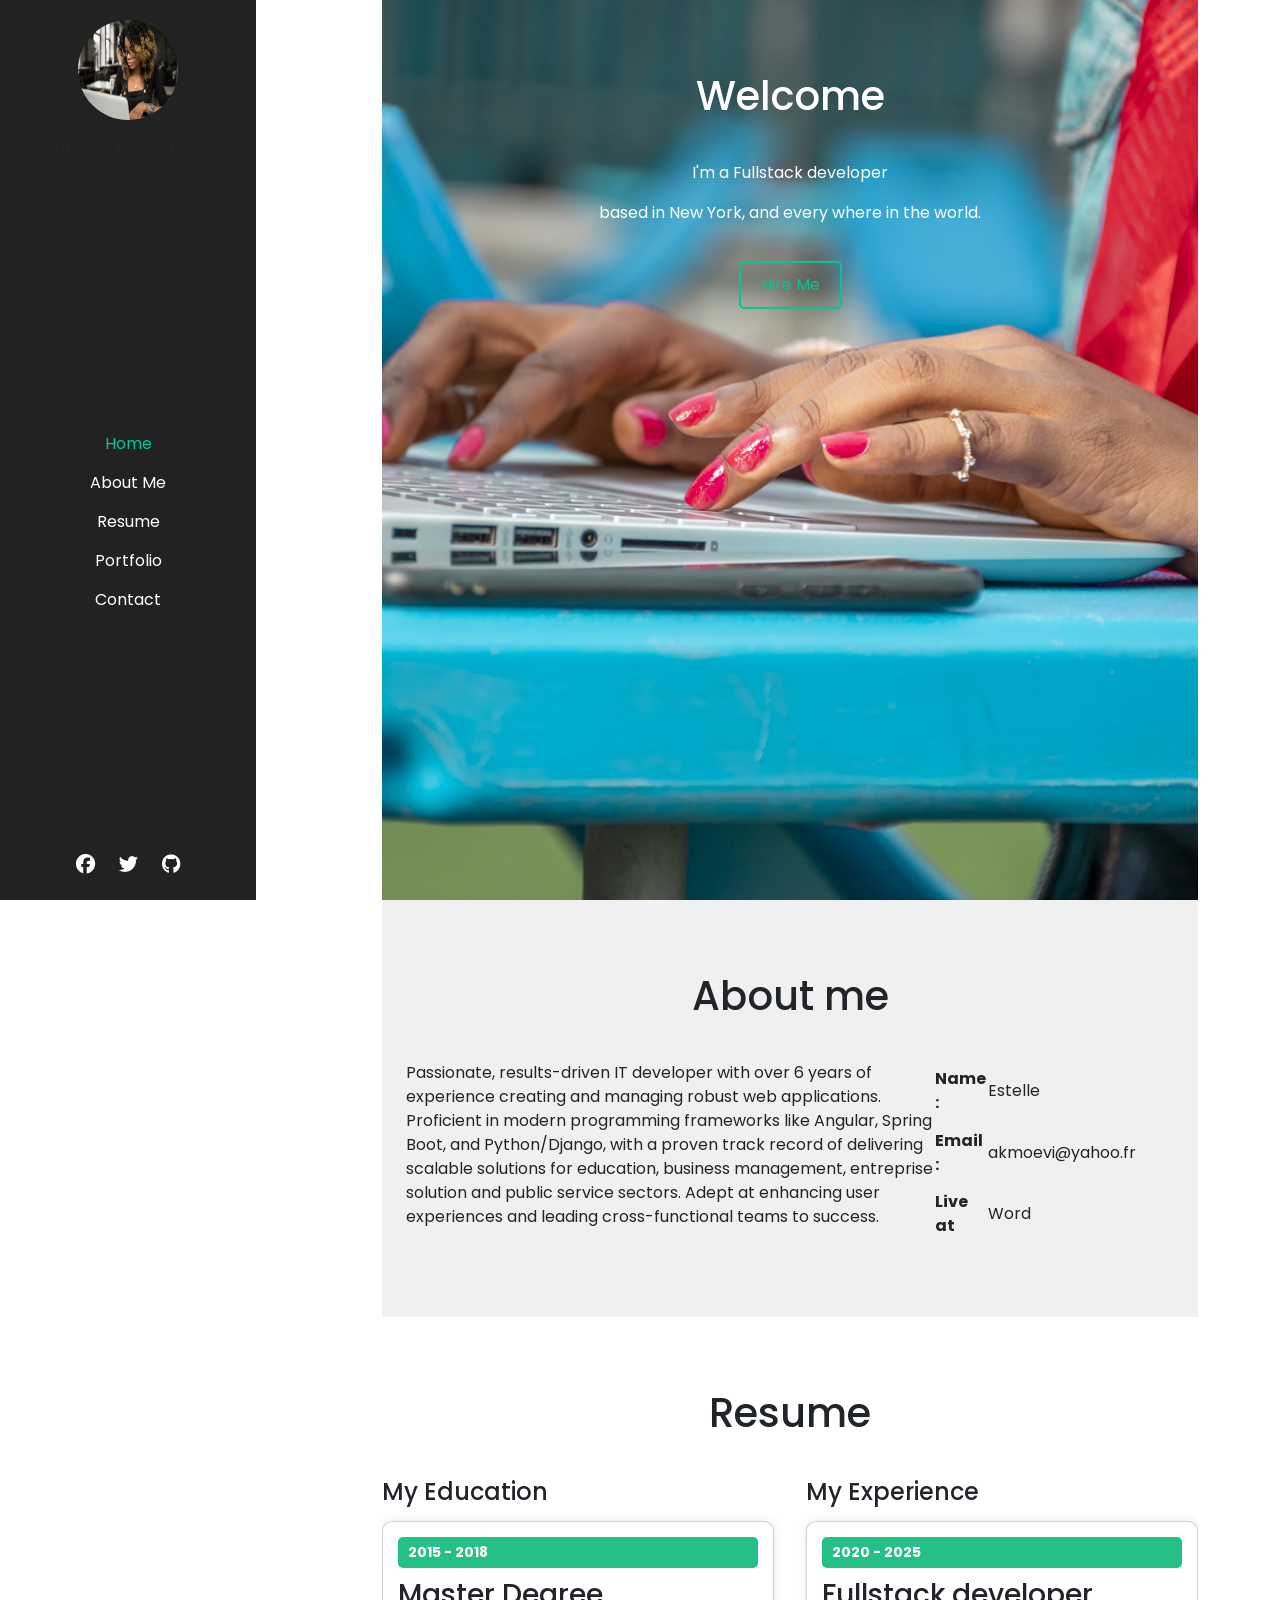
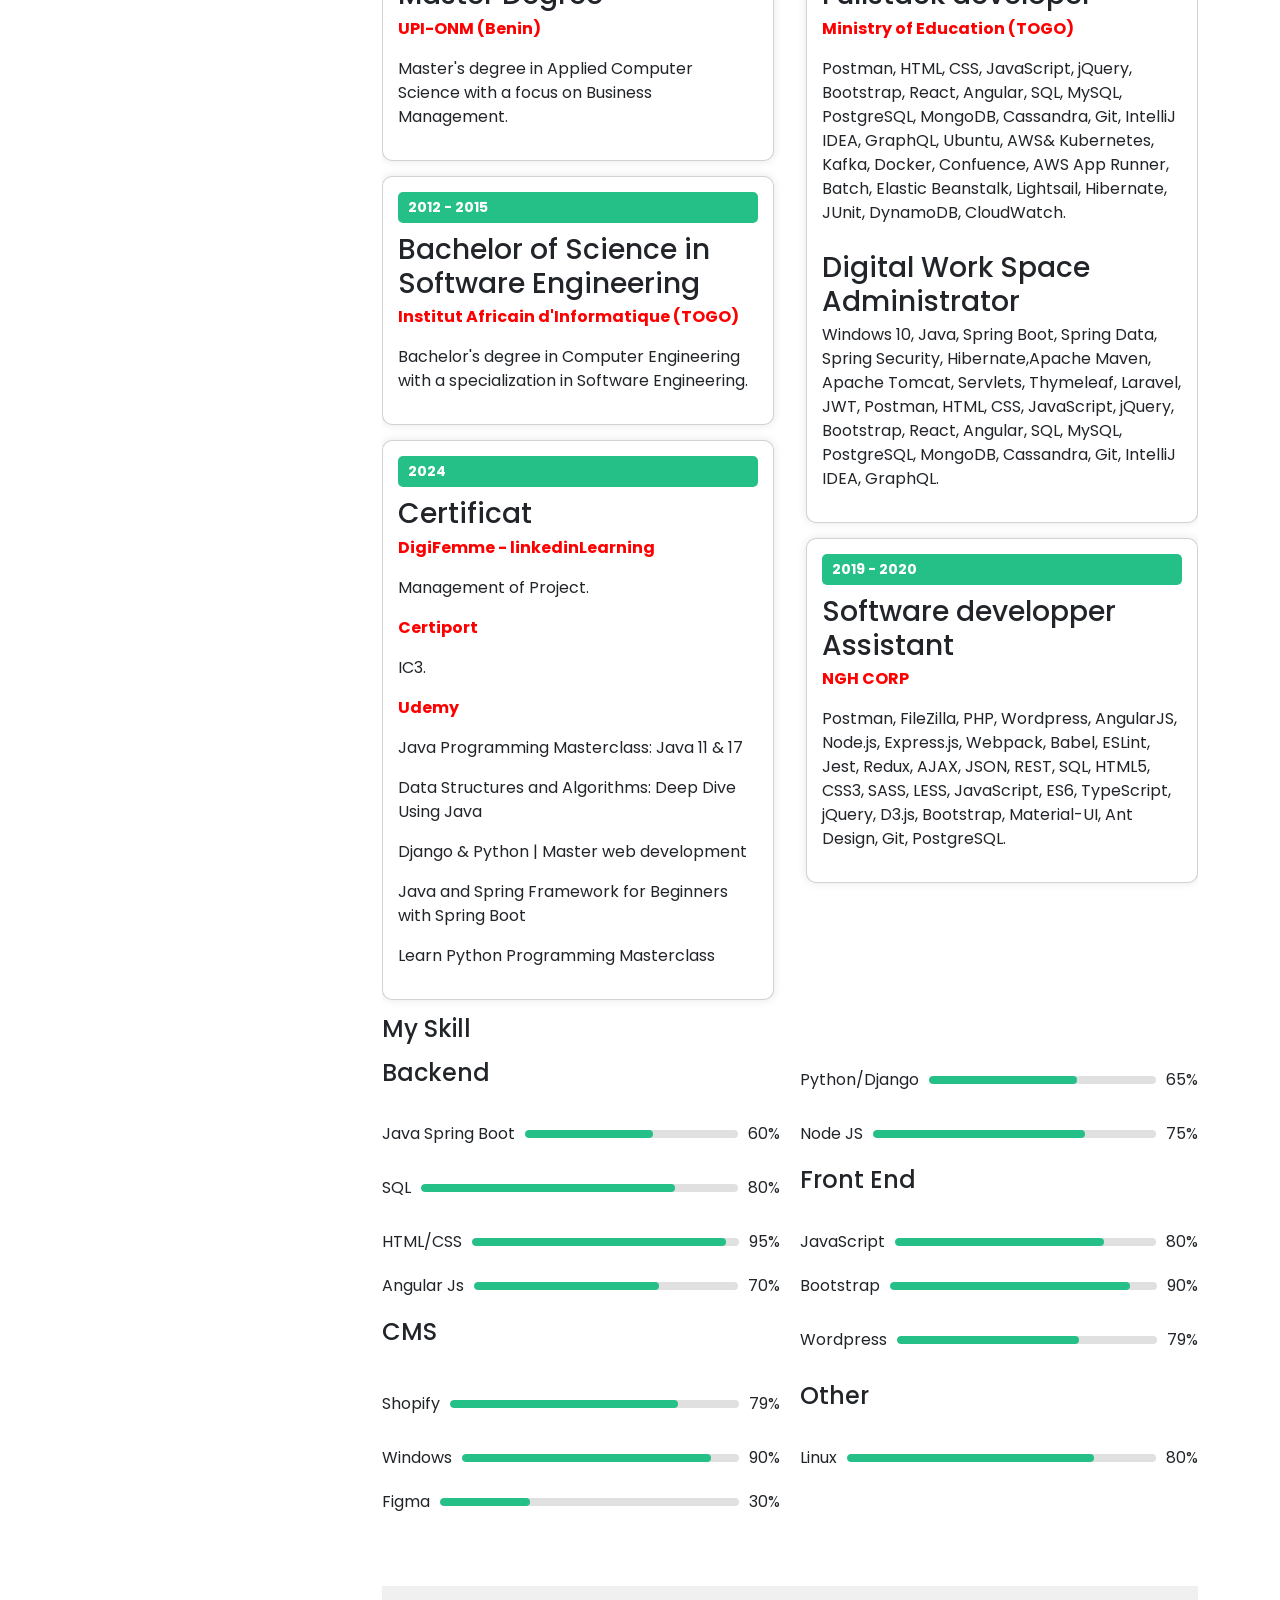
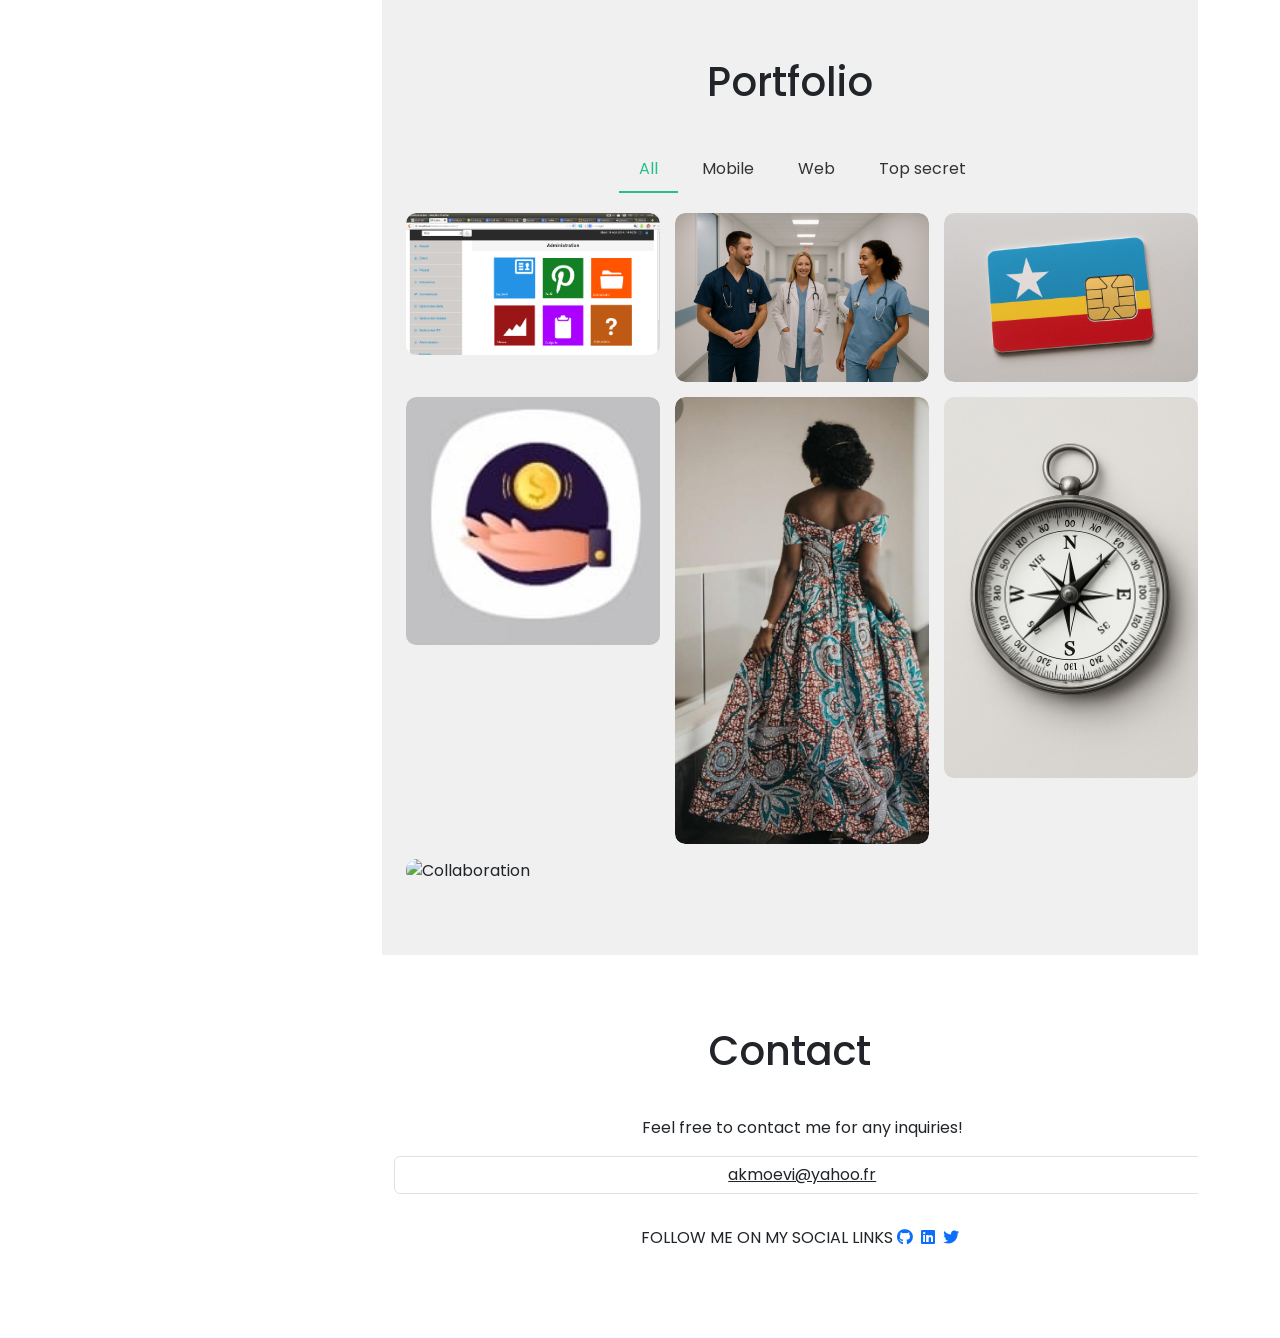
==== index.html @ a6e94ac7 "feat:Initialization" ====
<!DOCTYPE html>
<html lang="en">
  <head>
    <meta charset="utf-8" />
    <link rel="icon" href="./assets/img/icon_onglet_glo.png" />
    <meta name="viewport" content="width=device-width,initial-scale=1" />
    <meta name="theme-color" content="#000000" />
    <meta name="description" content="Portfolio de Estelle AKUE" />
    <link rel="apple-touch-icon" href="/assets/img/icon_onglet_glo.png" />
    <title>Estelle - Personal Portfolio</title>
    <link
      href="https://cdn.jsdelivr.net/npm/bootstrap@5.3.3/dist/css/bootstrap.min.css"
      rel="stylesheet"
      integrity="sha384-QWTKZyjpPEjISv5WaRU9OFeRpok6YctnYmDr5pNlyT2bRjXh0JMhjY6hW+ALEwIH"
      crossorigin="anonymous"
    />
    <link
      rel="stylesheet"
      href="./assets/css/style.css"
    />
    <link
      rel="stylesheet"
      href="https://cdnjs.cloudflare.com/ajax/libs/font-awesome/6.2.0/css/all.min.css"
      integrity="sha512-xh6O/CkQoPOWDdYTDqeRdPCVd1SpvCA9XXcUnZS2FmJNp1coAFzvtCN9BmamE+4aHK8yyUHUSCcJHgXloTyT2A=="
      crossorigin="anonymous"
      referrerpolicy="no-referrer"
    />
    <link
      href="https://fonts.googleapis.com/css2?family=Poppins:ital,wght@0,100;0,200;0,300;0,400;0,500;0,600;0,700;0,800;0,900;1,100;1,200;1,300;1,400;1,500;1,600;1,700;1,800;1,900&display=swap"
      rel="stylesheet"
    />
    
  </head>
  <body>
    <div class="container">
        <!-- Sidebar -->
        <aside class="sidebar">
            <div class="profile">
                <img src="./assets/img/suppose2.jpg" alt="Profile Picture" class="profile-pic">
                <h2>Simone Olivia</h2>
            </div>
            <nav class="menu">
                <ul>
                    <li><a href="#home" class="active">Home</a></li>
                    <li><a href="#about">About Me</a></li>
                    <li><a href="#resume">Resume</a></li>
                    <li><a href="#portfolio">Portfolio</a></li>
                    <li><a href="#contact">Contact</a></li>
                </ul>
            </nav>
            <div class="socials">
                <a href="#"><i class="fab fa-facebook"></i></a>
                <a href="#"><i class="fab fa-twitter"></i></a>
                <a href="https://gitlab.com/Glori_a"><i class="fab fa-github"></i></a>
            </div>
        </aside>

        <!-- Main Content -->
        <main class="content" role="main">
            <section id="home">
              <div class="me-background"></div>
                <h1>Welcome</h1>
                <p>I'm a Fullstack developer</p>
                <p>based in New York, and every where in the world.</p>
                <a href="#contact" class="btn">Hire Me</a>
            </section>
            <section id="about">
                <h1>About me</h1>
                <div class="moi-glo" style="dl">
                  <p class="persona col-lg-8">
                    Passionate, results-driven IT developer with over 6 years of experience creating and managing
                    robust web applications. Proficient in modern programming frameworks like Angular, Spring
                    Boot, and Python/Django, with a proven track record of delivering scalable solutions for
                    education, business management, entreprise solution and public service sectors. Adept at enhancing user experiences and
                    leading cross-functional teams to success.</p>
                  <p class="">
                    <table class="table-responsive table-striped info-contact col-lg-3">
                      <tr>
                        <th>Name : </th>
                        <td>Estelle</td>
                      </tr>
                      <tr>
                        <th>Email :</th>
                        <td>akmoevi@yahoo.fr</td>
                      </tr>
                      <tr>
                        <th>Live at</th>  
                        <td>Word</td>
                      </tr>
                    </table>
                  </p>
                </div>
            </section>
            <section id="resume">
                <h1>Resume</h1>
                <div class="experience-section">
                  <div class="education">
                      <h2>My Education</h2>
                      <div class="card">
                          <span class="year">2015 - 2018</span>
                          <h3>Master Degree</h3>
                          <p class="institution">UPI-ONM (Benin)</p>
                          <p>Master's degree in Applied Computer Science with a focus on Business Management.</p>
                      </div>
                      <div class="card">
                          <span class="year">2012 - 2015</span>
                          <h3>Bachelor of Science in Software Engineering</h3>
                          <p class="institution">Institut Africain d'Informatique (TOGO)</p>
                          <p>Bachelor's degree in Computer Engineering with a specialization in Software Engineering.</p>
                      </div>
                      <div class="card">
                          <span class="year">2024</span>
                          <h3>Certificat</h3>
                          <p class="institution">DigiFemme - linkedinLearning</p>
                          <p>Management of Project.</p>
                          <p class="institution">Certiport</p>
                          <p>IC3.</p>
                          <p class="institution">Udemy</p>
                          <p>Java Programming Masterclass: Java 11 & 17</p>
                          <p>Data Structures and Algorithms: Deep Dive Using Java</p>
                          <p>Django & Python | Master web development</p>
                          <p>Java and Spring Framework for Beginners with Spring Boot</p>
                          <p>Learn Python Programming Masterclass</p>
                      </div>
                  </div>
                  
                  <div class="experience">
                      <h2>My Experience</h2>
                      <div class="card">
                          <span class="year">2020 - 2025</span>
                          <h3>Fullstack developer</h3>
                          <p class="institution">Ministry of Education (TOGO)</p>
                          <p>Postman, HTML, CSS, JavaScript, jQuery, Bootstrap, React, Angular, SQL, MySQL, PostgreSQL,
                            MongoDB, Cassandra, Git, IntelliJ IDEA, GraphQL, Ubuntu, AWS& Kubernetes, Kafka, Docker, Confuence, AWS App Runner,
                            Batch, Elastic Beanstalk, Lightsail, Hibernate, JUnit, DynamoDB, CloudWatch.</p>
                          <h3>Digital Work Space Administrator</h3>
                          <p>Windows 10, Java, Spring Boot, Spring Data, Spring Security, Hibernate,Apache Maven, Apache Tomcat, Servlets, Thymeleaf, Laravel, JWT, Postman, HTML, CSS, JavaScript, jQuery, Bootstrap,
                            React, Angular, SQL, MySQL, PostgreSQL, MongoDB, Cassandra, Git, IntelliJ IDEA, GraphQL.</p>
                      </div>
                      <div class="card">
                          <span class="year">2019 - 2020</span>
                          <h3>Software developper Assistant</h3>
                          <p class="institution">NGH CORP</p>
                          <p>Postman, FileZilla, PHP, Wordpress, AngularJS, Node.js, Express.js, Webpack, Babel,
                          ESLint, Jest, Redux, AJAX, JSON, REST, SQL, HTML5, CSS3, SASS, LESS, JavaScript, ES6, TypeScript, jQuery, D3.js,
                          Bootstrap, Material-UI, Ant Design, Git, PostgreSQL.</p>
                      </div>
                  </div>
              </div>
              <div class="skills-section">
                <h2>My Skill</h2>
                <div class="skills-container">
                  <h2>Backend</h2>
                    <div class="skill">
                        <span>Python/Django</span>
                        <div class="progress-bar">
                            <div class="progress" style="width: 65%;"></div>
                        </div>
                        <span>65%</span>
                    </div>
                    <div class="skill">
                        <span>Java Spring Boot</span>
                        <div class="progress-bar">
                            <div class="progress" style="width: 60%;"></div>
                        </div>
                        <span>60%</span>
                    </div>
                    <div class="skill">
                        <span>Node JS</span>
                        <div class="progress-bar">
                            <div class="progress" style="width: 75%;"></div>
                        </div>
                        <span>75%</span>
                    </div>
                    <div class="skill">
                        <span>SQL</span>
                        <div class="progress-bar">
                            <div class="progress" style="width: 80%;"></div>
                        </div>
                        <span>80%</span>
                    </div>
                  <h2>Front End</h2>
                    <div class="skill">
                        <span>HTML/CSS</span>
                        <div class="progress-bar">
                            <div class="progress" style="width: 95%;"></div>
                        </div>
                        <span>95%</span>
                    </div>
                    <div class="skill">
                        <span>JavaScript</span>
                        <div class="progress-bar">
                            <div class="progress" style="width: 80%;"></div>
                        </div>
                        <span>80%</span>
                    </div>
                    <div class="skill">
                        <span>Angular Js</span>
                        <div class="progress-bar">
                            <div class="progress" style="width: 70%;"></div>
                        </div>
                        <span>70%</span>
                    </div>
                    <div class="skill">
                        <span>Bootstrap</span>
                        <div class="progress-bar">
                            <div class="progress" style="width: 90%;"></div>
                        </div>
                        <span>90%</span>
                    </div>
                  <h2>CMS</h2>
                    <div class="skill">
                        <span>Wordpress</span>
                        <div class="progress-bar">
                            <div class="progress" style="width: 70%;"></div>
                        </div>
                        <span>79%</span>
                    </div>
                    <div class="skill">
                        <span>Shopify</span>
                        <div class="progress-bar">
                            <div class="progress" style="width: 79%;"></div>
                        </div>
                        <span>79%</span>
                    </div>
                  <h2>Other</h2>
                    <div class="skill">
                        <span>Windows</span>
                        <div class="progress-bar">
                            <div class="progress" style="width: 90%;"></div>
                        </div>
                        <span>90%</span>
                    </div>
                    <div class="skill">
                        <span>Linux</span>
                        <div class="progress-bar">
                            <div class="progress" style="width: 80%;"></div>
                        </div>
                        <span>80%</span>
                    </div>
                    <div class="skill">
                        <span>Figma</span>
                        <div class="progress-bar">
                            <div class="progress" style="width: 30%;"></div>
                        </div>
                        <span>30%</span>
                    </div>
                </div>
            </div>
            
              
            </section>
            <section id="portfolio">
                <h1>Portfolio</h1>
                <div class="space-left">
                  <div class="filter-buttons">
                    <button class="filter-btn active" data-filter="all">All</button>
                    <button class="filter-btn" data-filter="design">Mobile</button>
                    <button class="filter-btn" data-filter="brand">Web</button>
                    <button class="filter-btn" data-filter="photos">Top secret</button>
                  </div>
                  <div class="gallery">
                    <div class="gallery-item brand">
                      <img src="./assets/img/apps/gestion des rapports sur terrain.png" 
                        alt="Business management software" 
                        class="popup-ajax stretched-link"  
                        data-bs-toggle="modal" 
                        data-bs-target="#ajaxModal" 
                        data-url="./assets/pages/portfolio/grit.html">
                    </div>
                    <div class="gallery-item brand">
                      <img src="./assets/img/apps/efahosto.png" 
                        class="popup-ajax stretched-link"
                        data-bs-toggle="modal"
                        data-bs-target="#ajaxModal"
                        data-url="./assets/pages/portfolio/efahosto.html"
                        data-title="Mon projet"
                        alt="EfaHosto"></div>
                    <div class="gallery-item design">
                      <img src="./assets/img/apps/melinet.png" 
                        class="popup-ajax stretched-link"
                        data-bs-toggle="modal"
                        data-bs-target="#ajaxModal"
                        data-url="./assets/pages/portfolio/melinet.html"
                        data-title="Mon projet" 
                        alt="Melinet"></div>
                    <div class="gallery-item design">
                      <img src="./assets/img/apps/my_budget_managment.jpeg"
                        class="popup-ajax stretched-link"
                        data-bs-toggle="modal"
                        data-bs-target="#ajaxModal"
                        data-url="./assets/pages/portfolio/mbm.html"
                        data-title="Mon projet"
                        alt="my_budget_managment"></div>
                    <div class="gallery-item brand">
                      <img src="./assets/img/apps/DineCreation.jpeg"
                        class="popup-ajax stretched-link"
                        data-bs-toggle="modal"
                        data-bs-target="#ajaxModal"
                        data-url="./assets/pages/portfolio/dinecreation.html"
                        data-title="Mon projet" alt="DineCreation"></div>
                    <div class="gallery-item brand">
                      <img src="./assets/img/apps/monmetier.png" 
                        class="popup-ajax stretched-link"
                        data-bs-toggle="modal"
                        data-bs-target="#ajaxModal"
                        data-url="./assets/pages/portfolio/monmetier.html"
                        data-title="Mon projet" 
                        alt="monmetier">
                    </div>
                    <div class="gallery-item photos"><img src="#" alt="Collaboration"></div>
                  </div>
                </div>
            </section>
            <section id="contact">
                <h1>Contact</h1>
                <div class="space-left">
                  <form method="POST" action=".">
                    <div class="row sendBtn" >
                      <p>Feel free to contact me for any inquiries!</p>
                      <a href="mailto:akmoevi@yahoo.fr" class="form-control w-100">akmoevi@yahoo.fr</a>
                    </div>
                 </form>
                 <p style="margin-left: auto;margin-right: auto;text-align: center;">
                  FOLLOW ME ON MY SOCIAL LINKS
                  <a href="https://gitlab.com/Glori_a"><i class="fab fa-github"></i></a>&nbsp;
                  <a href="https://www.linkedin.com/in/estelle-akuemoevik-gloria"><i class="fab fa-linkedin"></i></a>&nbsp;
                  <a href="https://gitlab.com/Glori_a"><i class="fab fa-twitter"></i></a>&nbsp;
                 </p>
                <div class="space-left">
            </section>
        </main>
    </div>
    <!-- Modal global -->
    <div class="modal fade" id="ajaxModal" tabindex="-1" aria-labelledby="ajaxModalLabel" aria-hidden="true">
      <div class="modal-dialog modal-lg modal-dialog-centered">
        <div class="modal-content">
          <div class="modal-header">
            <h5 class="modal-title" id="ajaxModalLabel">Chargement…</h5>
            <button type="button" class="btn-close" data-bs-dismiss="modal" aria-label="Fermer"></button>
          </div>
          <div class="modal-body">
            <div id="ajaxModalBody" class="p-2">
              <div class="text-center text-muted">Veuillez patienter — le contenu arrive.</div>
            </div>
          </div>
          <div class="modal-footer">
            <button type="button" class="btn btn-secondary" data-bs-dismiss="modal">Fermer</button>
          </div>
        </div>
      </div>
    </div>
    <script>
      document.addEventListener('DOMContentLoaded', () => {
        const ajaxModal = document.getElementById('ajaxModal');
        const ajaxModalBody = document.getElementById('ajaxModalBody');
        const ajaxModalLabel = document.getElementById('ajaxModalLabel');

        ajaxModal.addEventListener('show.bs.modal', async (event) => {
          const trigger = event.relatedTarget;
          const url = trigger?.getAttribute('data-url');
          const title = trigger?.getAttribute('data-title') || 'Détails du projet';

          ajaxModalLabel.textContent = 'Chargement...';
          ajaxModalBody.innerHTML = '<div class="text-center py-4">Chargement du contenu...</div>';

          try {
            const res = await fetch(url);
            if (!res.ok) throw new Error('Erreur ' + res.status);
            const html = await res.text();
            ajaxModalBody.innerHTML = html;
            ajaxModalLabel.textContent = title;
          } catch (err) {
            ajaxModalBody.innerHTML = '<div class="text-danger p-3">Erreur lors du chargement.</div>';
            ajaxModalLabel.textContent = 'Erreur';
            console.error(err);
          }
        });

        ajaxModal.addEventListener('hidden.bs.modal', () => {
          ajaxModalBody.innerHTML = '<div class="text-center text-muted">Veuillez patienter — le contenu arrive.</div>';
          ajaxModalLabel.textContent = 'Chargement...';
        });
      });
      </script>
    <script
      src="./assets/js/script.js"
    ></script>
    <script
      src="./assets/js/parallax.js"
    ></script>
    <script
      src="https://cdn.jsdelivr.net/npm/bootstrap@5.3.3/dist/js/bootstrap.bundle.min.js"
      integrity="sha384-YvpcrYf0tY3lHB60NNkmXc5s9fDVZLESaAA55NDzOxhy9GkcIdslK1eN7N6jIeHz"
      crossorigin="anonymous"
    ></script>
  </body>
</html>
---- assets/css/style.css ----
/* Global Styles */
body {
    margin: 0;
    font-family: 'Poppins', sans-serif;
   /* color: #fff;
    background-color: #1a1a1a;*/
}

/* Container */
.container {
    display: flex;
    height: 100vh;
}

@media (min-width: 1400px) {
    .container, .container-lg, .container-md, .container-sm, .container-xl, .container-xxl {
      max-width: 100%;
    }
  }

/* Sidebar */
.sidebar {
    width: 20%;
    background-color: #222;
    padding: 20px;
    display: flex;
    flex-direction: column;
    align-items: center;
    justify-content: space-between;
    text-align: center;
    left: 0;
    position: fixed;
    height: 100%; /* Make it full height */
    overflow: hidden;
    top: 0;
    z-index: 2;
}

#about, #portfolio {
    background-color: #f0f0f0;
}


.profile {
    margin-bottom: 20px;
}

.profile-pic {
    border-radius: 50%;
    width: 100px;
    height: 100px;
    margin-bottom: 10px;
}

h2 {
    font-size: 1.5rem;
    margin: 0;
}

.menu ul {
    list-style: none;
    padding: 0;
}

.menu ul li {
    margin: 15px 0;
}

.menu ul li a {
    text-decoration: none;
    color: #fff;
    font-size: 1rem;
    transition: 0.3s;
}

.menu ul li a:hover,
.menu ul li a.active {
    color: #00c896;
}

.socials a {
    color: #fff;
    margin: 0 10px;
    font-size: 1.2rem;
    text-decoration: none;
    transition: 0.3s;
}

.socials a:hover {
    color: #00c896;
}

/* Main Content */
.content {
    width: calc(100% - 2px);
    /*display: flex;*/
    justify-content: center;
    align-items: center;
    flex-direction: column;
    /*background: url('../img/suppose3-da.jpg') no-repeat center center/cover;*/
    margin-left: 300px; /* Match the sidebar width */
    /*padding: 15px;
    overflow-y: auto;
    height: 100%;
    box-sizing: border-box;*/
}


.content p {
    font-size: 1.2rem;
}

.btn {
    margin-top: 20px;
    padding: 10px 20px;
    background-color: transparent;
    border: 2px solid #00c896;
    color: #00c896;
    text-decoration: none;
    border-radius: 5px;
    font-size: 1rem;
    transition: 0.3s;
}

.btn:hover {
    background-color: #00c896;
    color: #fff;
}

#home {
    position: relative;
    height: 100vh; /* La section prend toute la hauteur de la fenêtre */
    color: white;
    text-align: center;
    overflow: hidden; /* Cache l'excédent de l'arrière-plan */
  }
  
  .me-background {
    position: absolute;
    top: 0;
    left: 0;
    width: 100%;
    height: 100%;
    background-image: url('../img/suppose1.jpg'); /* Remplacez par l'image de votre choix */
    background-attachment: fixed;
    background-size: cover;
    background-position: center;
    z-index: -1; /* L'arrière-plan doit être derrière le contenu */
  }
  
  #home h1, #home p {
    position: relative;
    z-index: 1; /* Le texte doit être au-dessus de l'arrière-plan */
  }

  h1{
    text-align: center;
    margin-bottom: 5%;
  }

  section{
  overflow: hidden;
  padding: 4.5rem 0;
  position: relative;
  }

  .moi-glo{
    display: flex;
    margin-left: 3%;
  }

  .space-left{
    margin-left: 3%;
  }

  .experience-section {
    display: flex;
    justify-content: space-between;
    gap: 10px;
    max-width: 1150px;
    margin: auto;
}

.education, .experience {
    width: 48%;
}

p{
    font-size: 1rem !important;
}

h2 {
    font-size: 24px;
    margin-bottom: 15px;
}

.card {
    background: white;
    padding: 15px;
    border-radius: 10px;
    box-shadow: 0 0 10px rgba(0, 0, 0, 0.1);
    margin-bottom: 15px;
}

.year {
    display: inline-block;
    background: #24c087;
    color: white;
    padding: 5px 10px;
    border-radius: 5px;
    font-size: 14px;
    font-weight: bold;
}

h3 {
    margin: 10px 0 5px;
}

.institution {
    color: red;
    font-weight: bold;
}

.skills-section {
    max-width: 1000px;
    margin: auto;
}

.skills-container {
    display: grid;
    grid-template-columns: 1fr 1fr;
    gap: 20px;
}

.skill {
    display: flex;
    align-items: center;
    justify-content: space-between;
    gap: 10px;
}

.progress-bar {
    flex: 1;
    height: 8px;
    background: #e0e0e0;
    border-radius: 5px;
    overflow: hidden;
}

.progress {
    height: 100%;
    background: #24c087;
}

.filter-buttons {
    margin: 20px 0;
    margin-left: auto;
    margin-right: auto;
    text-align: center;
}

.filter-btn {
    background: none;
    border: none;
    font-size: 16px;
    padding: 10px 20px;
    cursor: pointer;
    color: #333;
    transition: 0.3s;
}

.filter-btn.active {
    color: #24c087;
    border-bottom: 2px solid #24c087;
}

.gallery {
    display: grid;
    grid-template-columns: repeat(auto-fit, minmax(250px, 1fr));
    gap: 15px;
    max-width: 1000px;
    margin: auto;
}

.gallery-item {
    overflow: hidden;
    border-radius: 10px;
    display: none; /* Caché par défaut, sera affiché avec JS */
}

.gallery-item img {
    width: 100%;
    display: block;
    border-radius: 10px;
}

.gallery-item:hover{
    content: "ddd";
}

.sendBtn{
    margin-top: 1em;
    margin-bottom: 2em;
    /*background-color: #24c087; */
    text-align: center;
    text-decoration: none;
}
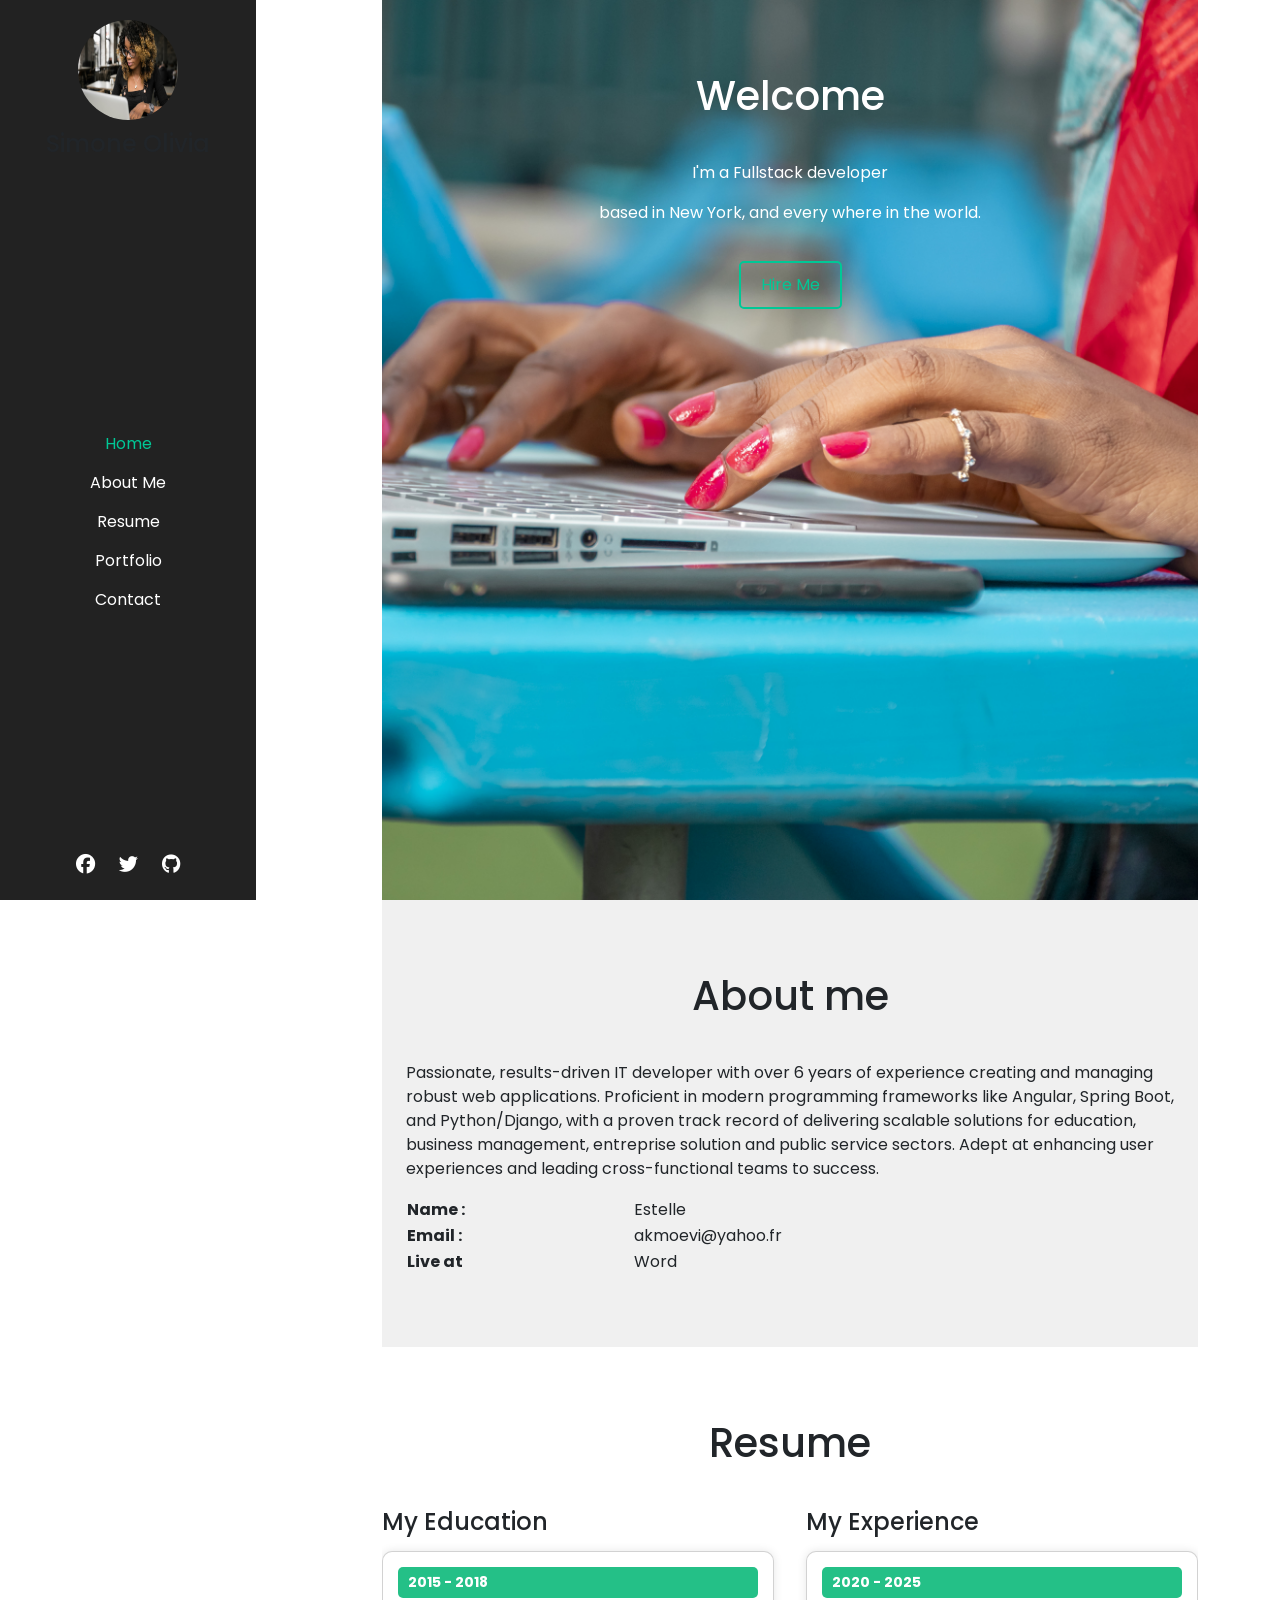
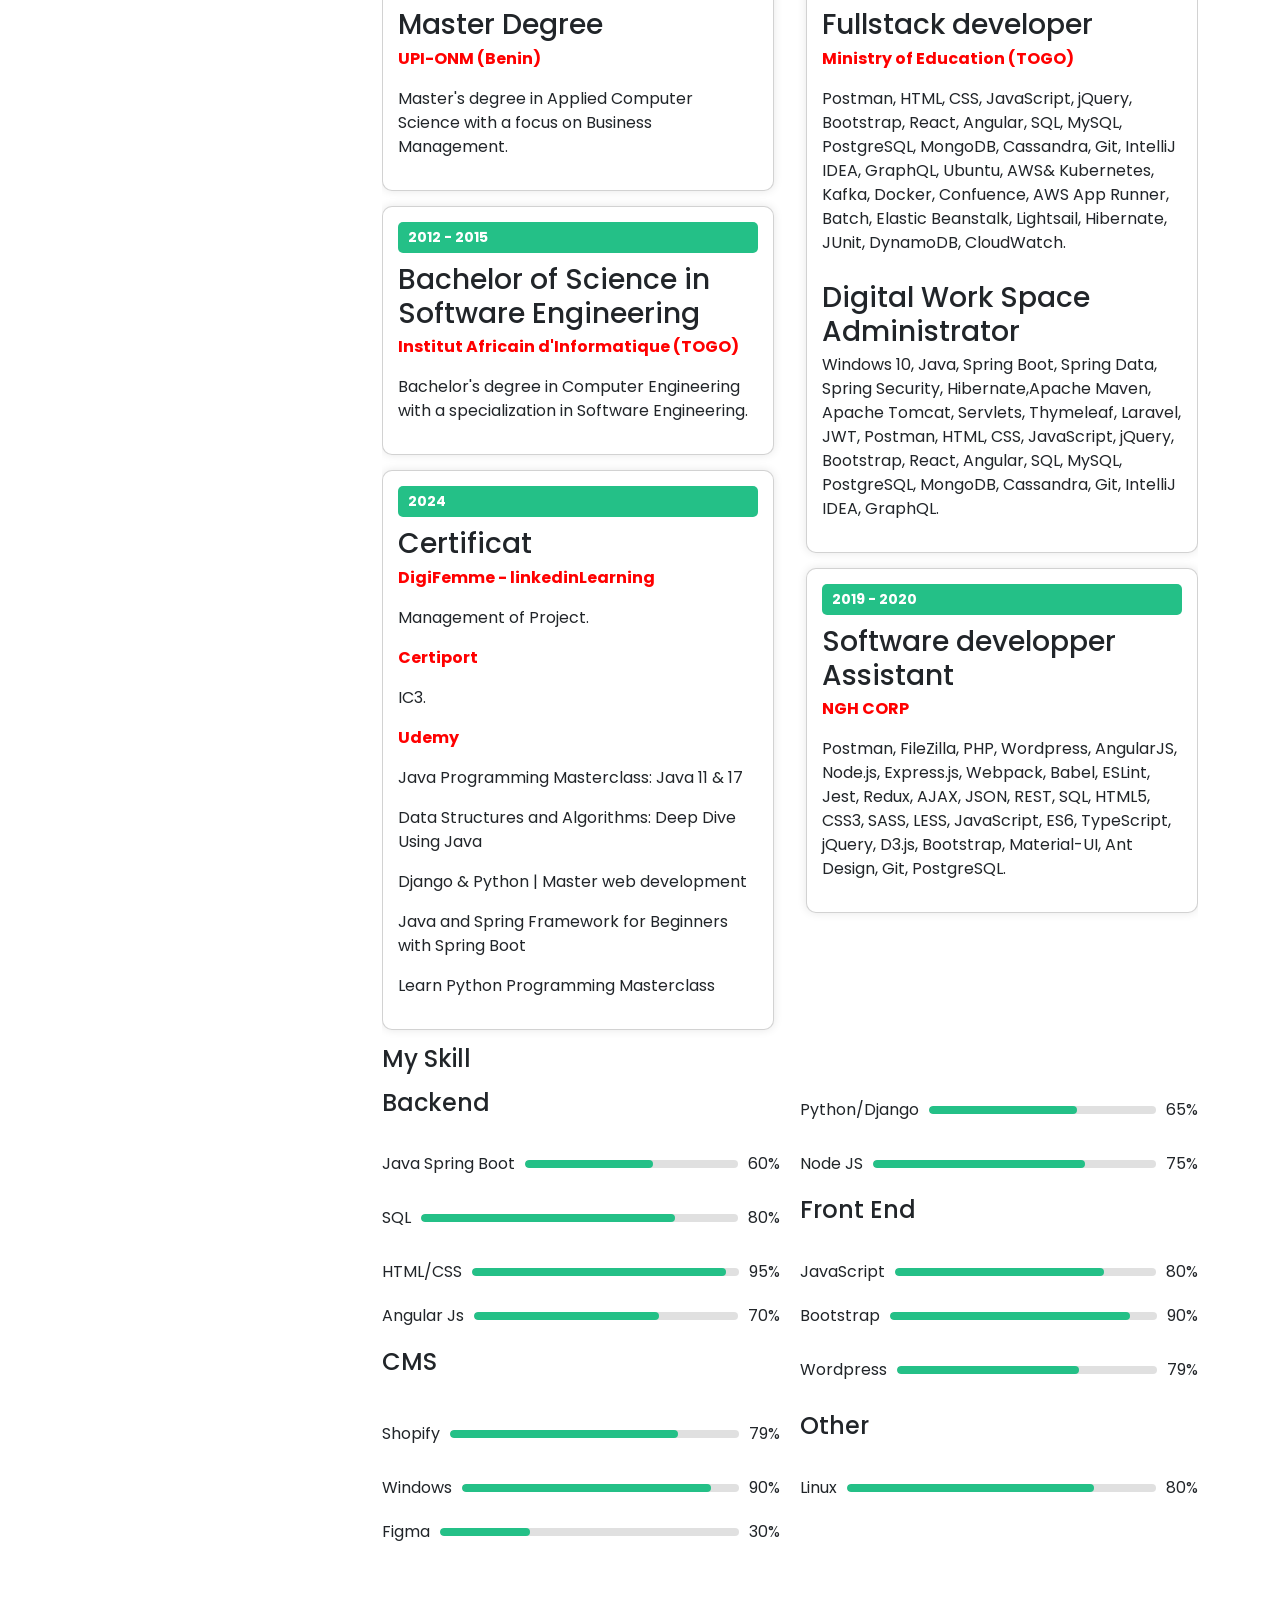
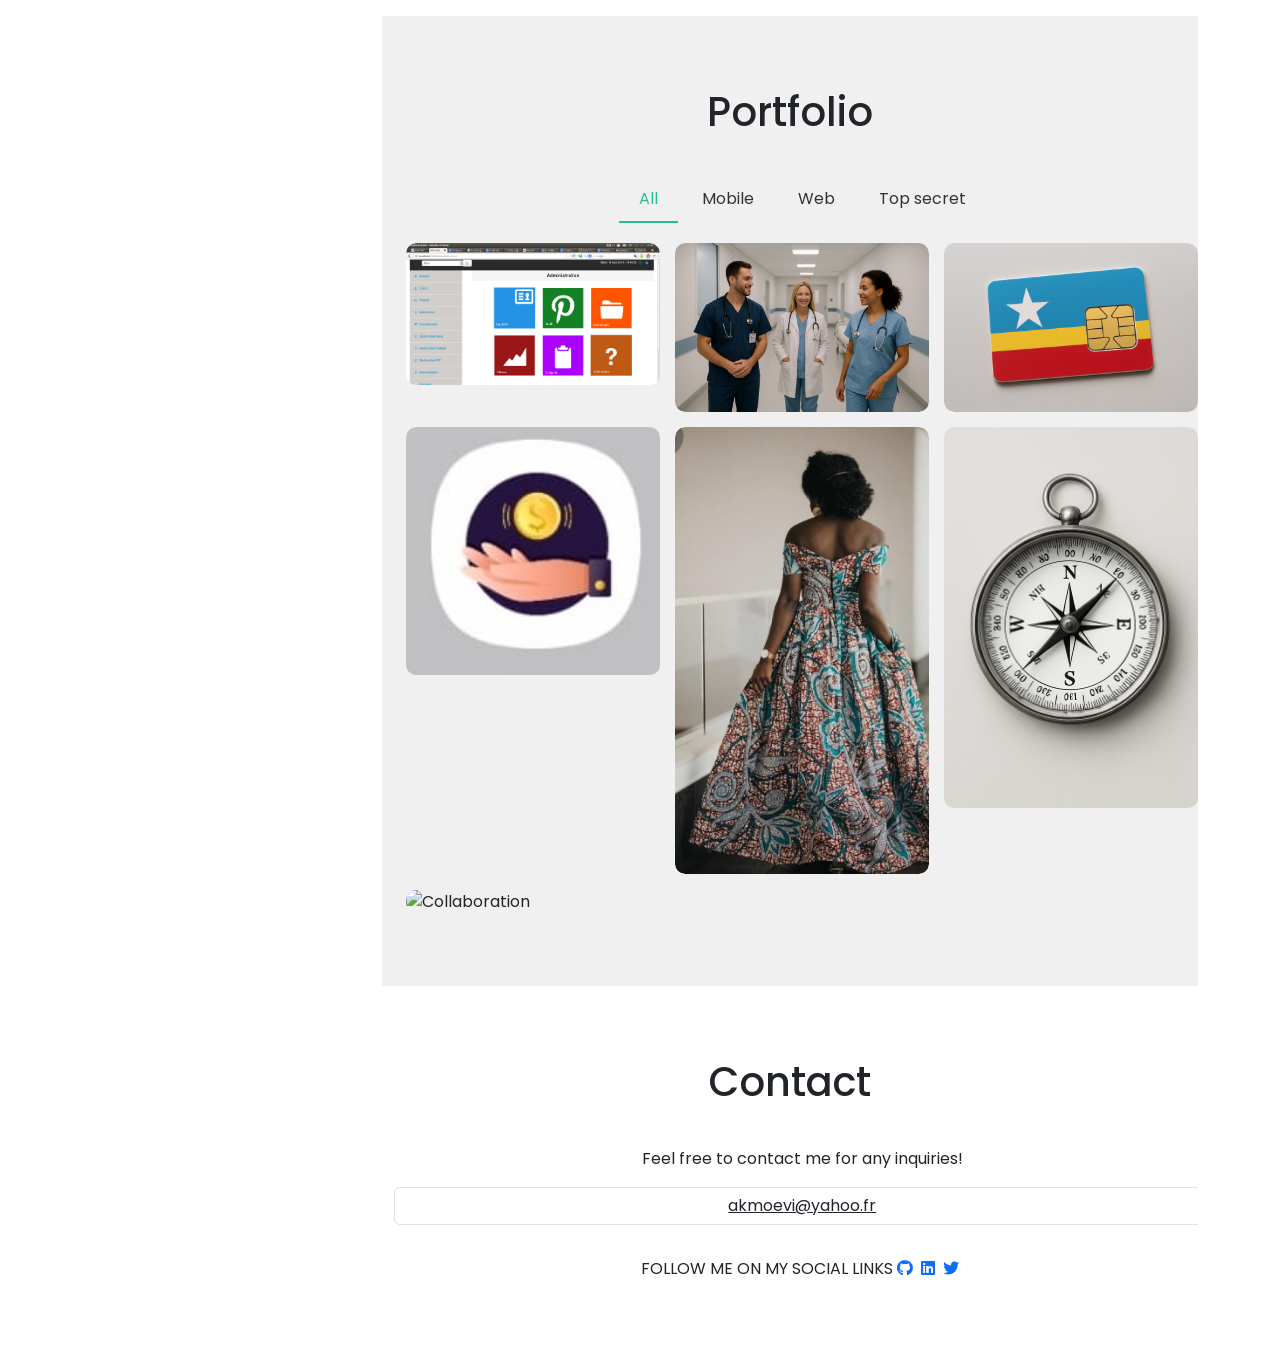
==== commit fb36af81: "fix:change in english some details" ====
--- a/index.html
+++ b/index.html
@@ -359,10 +359,10 @@
         ajaxModal.addEventListener('show.bs.modal', async (event) => {
           const trigger = event.relatedTarget;
           const url = trigger?.getAttribute('data-url');
-          const title = trigger?.getAttribute('data-title') || 'Détails du projet';
-
-          ajaxModalLabel.textContent = 'Chargement...';
-          ajaxModalBody.innerHTML = '<div class="text-center py-4">Chargement du contenu...</div>';
+          const title = trigger?.getAttribute('data-title') || 'Details of projet';
+
+          ajaxModalLabel.textContent = 'Loading...';
+          ajaxModalBody.innerHTML = '<div class="text-center py-4">Loading...</div>';
 
           try {
             const res = await fetch(url);
--- a/assets/css/style.css
+++ b/assets/css/style.css
@@ -167,8 +167,17 @@
 
   .moi-glo{
     display: flex;
+    flex-wrap: wrap;
     margin-left: 3%;
   }
+
+  .moi-glo p.persona {
+    flex: 1 1 100%;
+}
+
+.moi-glo table.info-contact {
+    flex: 1 1 100%;
+}
 
   .space-left{
     margin-left: 3%;
@@ -291,7 +300,7 @@
 
 .gallery-item img {
     width: 100%;
-    display: block;
+    height: auto;
     border-radius: 10px;
 }
 
@@ -307,5 +316,53 @@
     text-decoration: none;
 }
 
+@media (max-width: 768px) {
+    .sidebar {
+        width: 100%;
+        height: auto;
+        /*position: relative;*/
+        flex-direction: row;
+        justify-content: space-around;
+        padding: 10px;
+    }
+
+    .profile {
+        display: none; /* ou réduit */
+    }
+
+    .menu ul {
+        display: flex;
+        flex-direction: row;
+        gap: 10px;
+    }
+
+    .content {
+        margin-left: 5%;
+        width: 100%;
+    }
+}
+
+@media (max-width: 768px) {
+    .skills-container {
+        grid-template-columns: 1fr;
+    }
+
+    .experience-section {
+        flex-direction: column;
+        gap: 20px;
+    }
+
+    .education, .experience {
+        width: 100%;
+    }
+}
+
+@media (max-width: 768px) {
+    .gallery {
+        grid-template-columns: 1fr;
+        gap: 10px;
+    }
+}
+
 
   
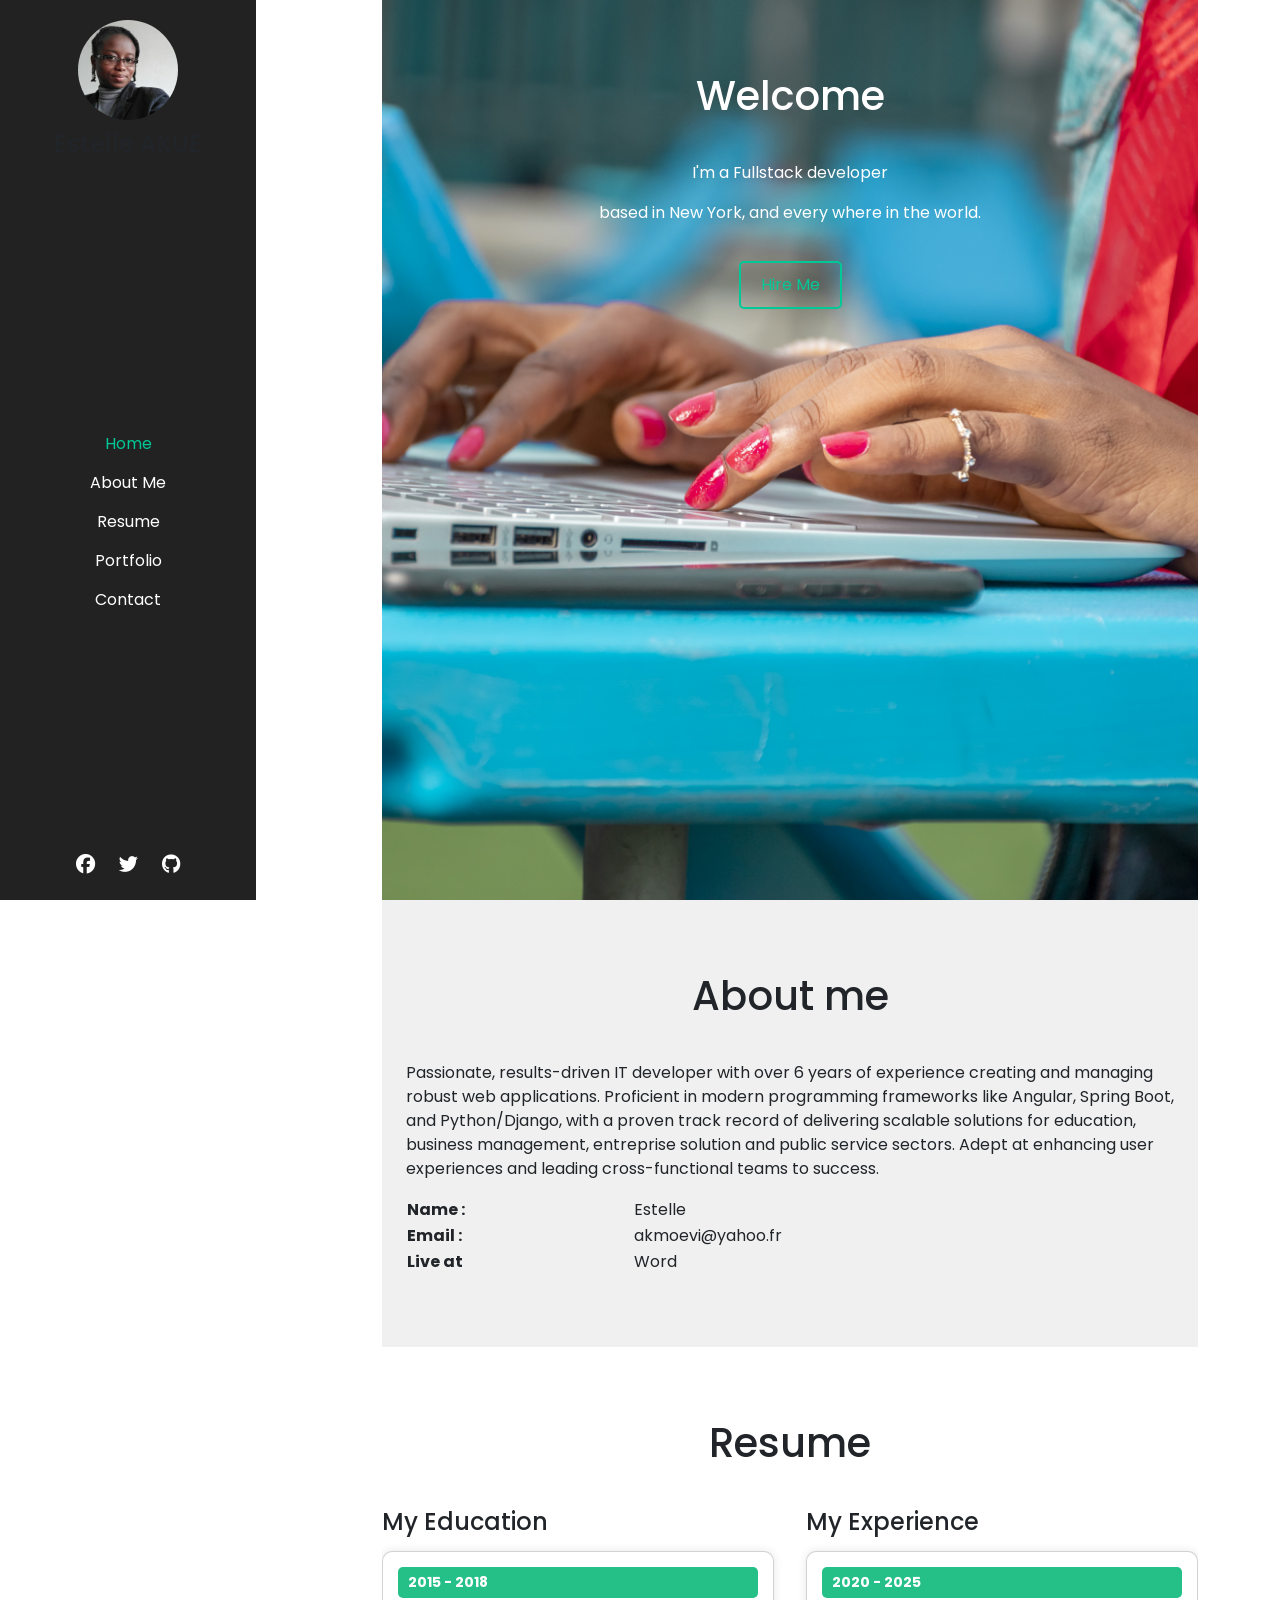
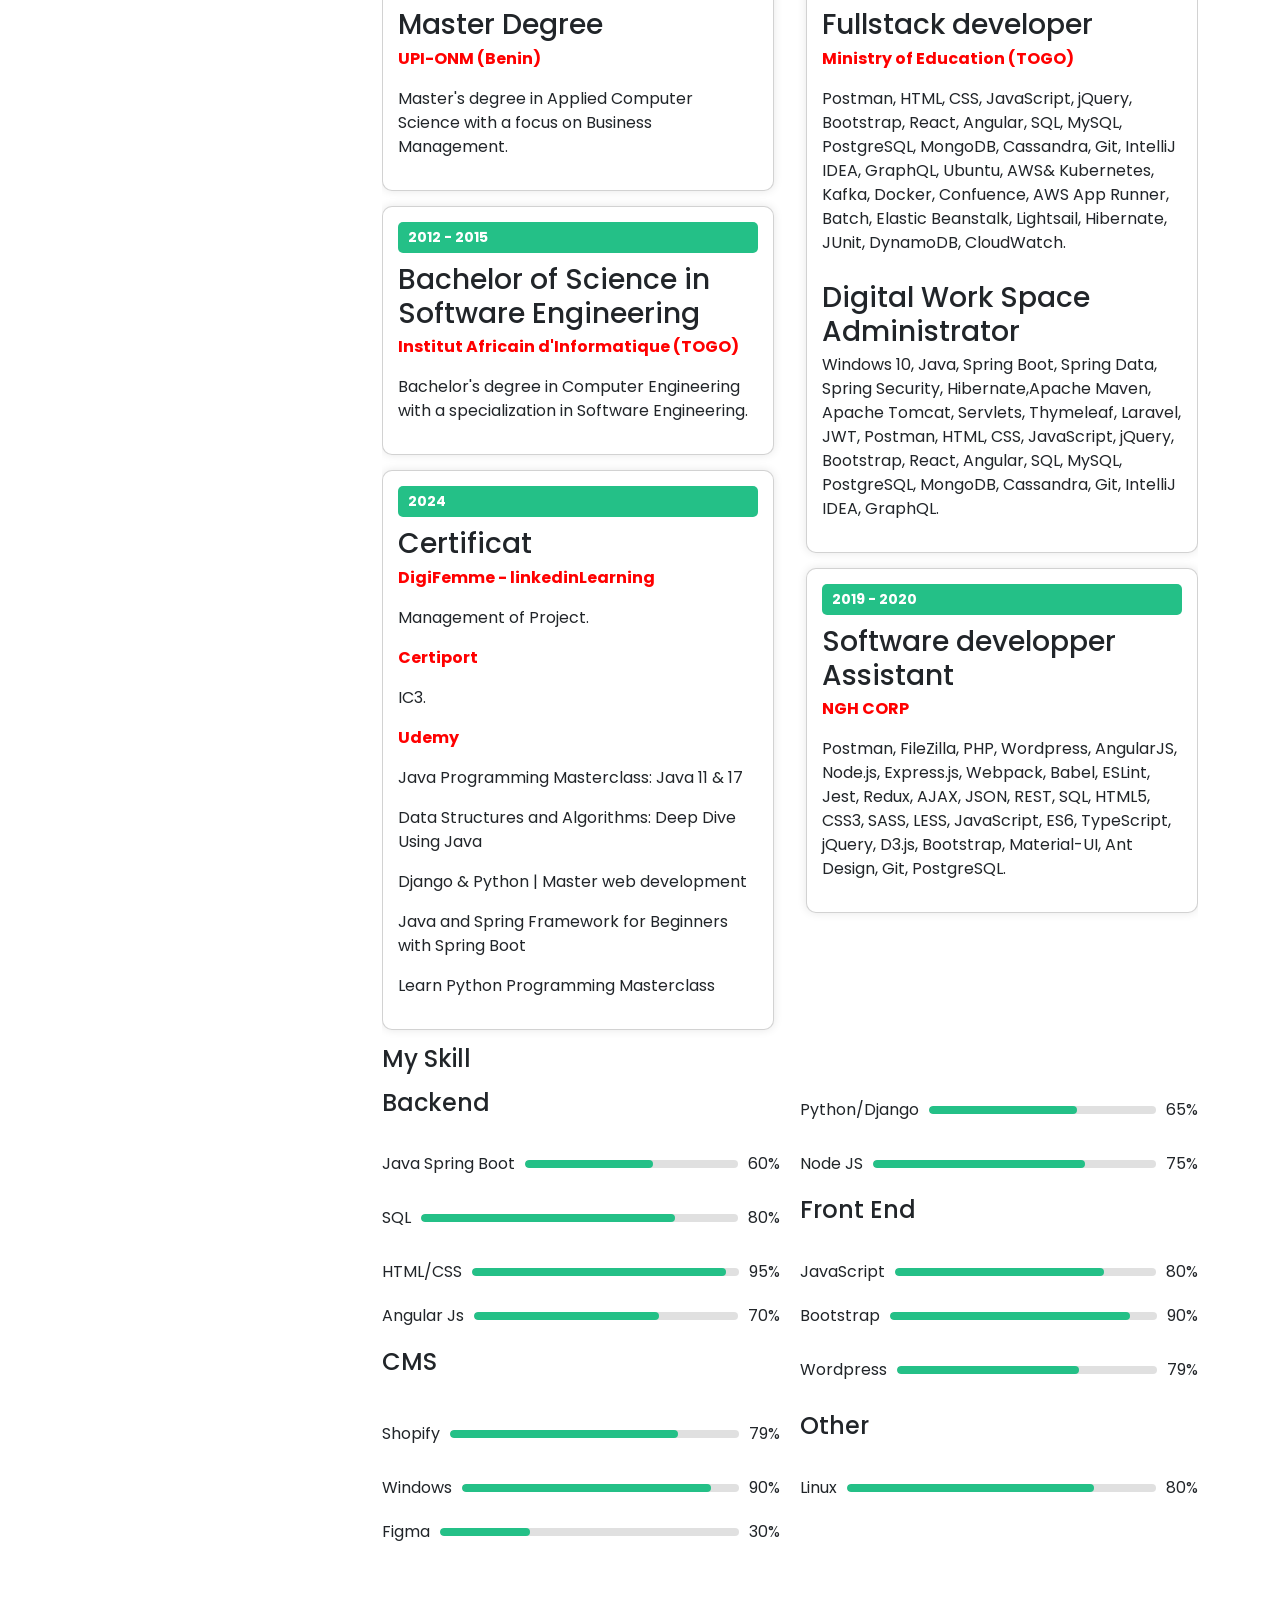
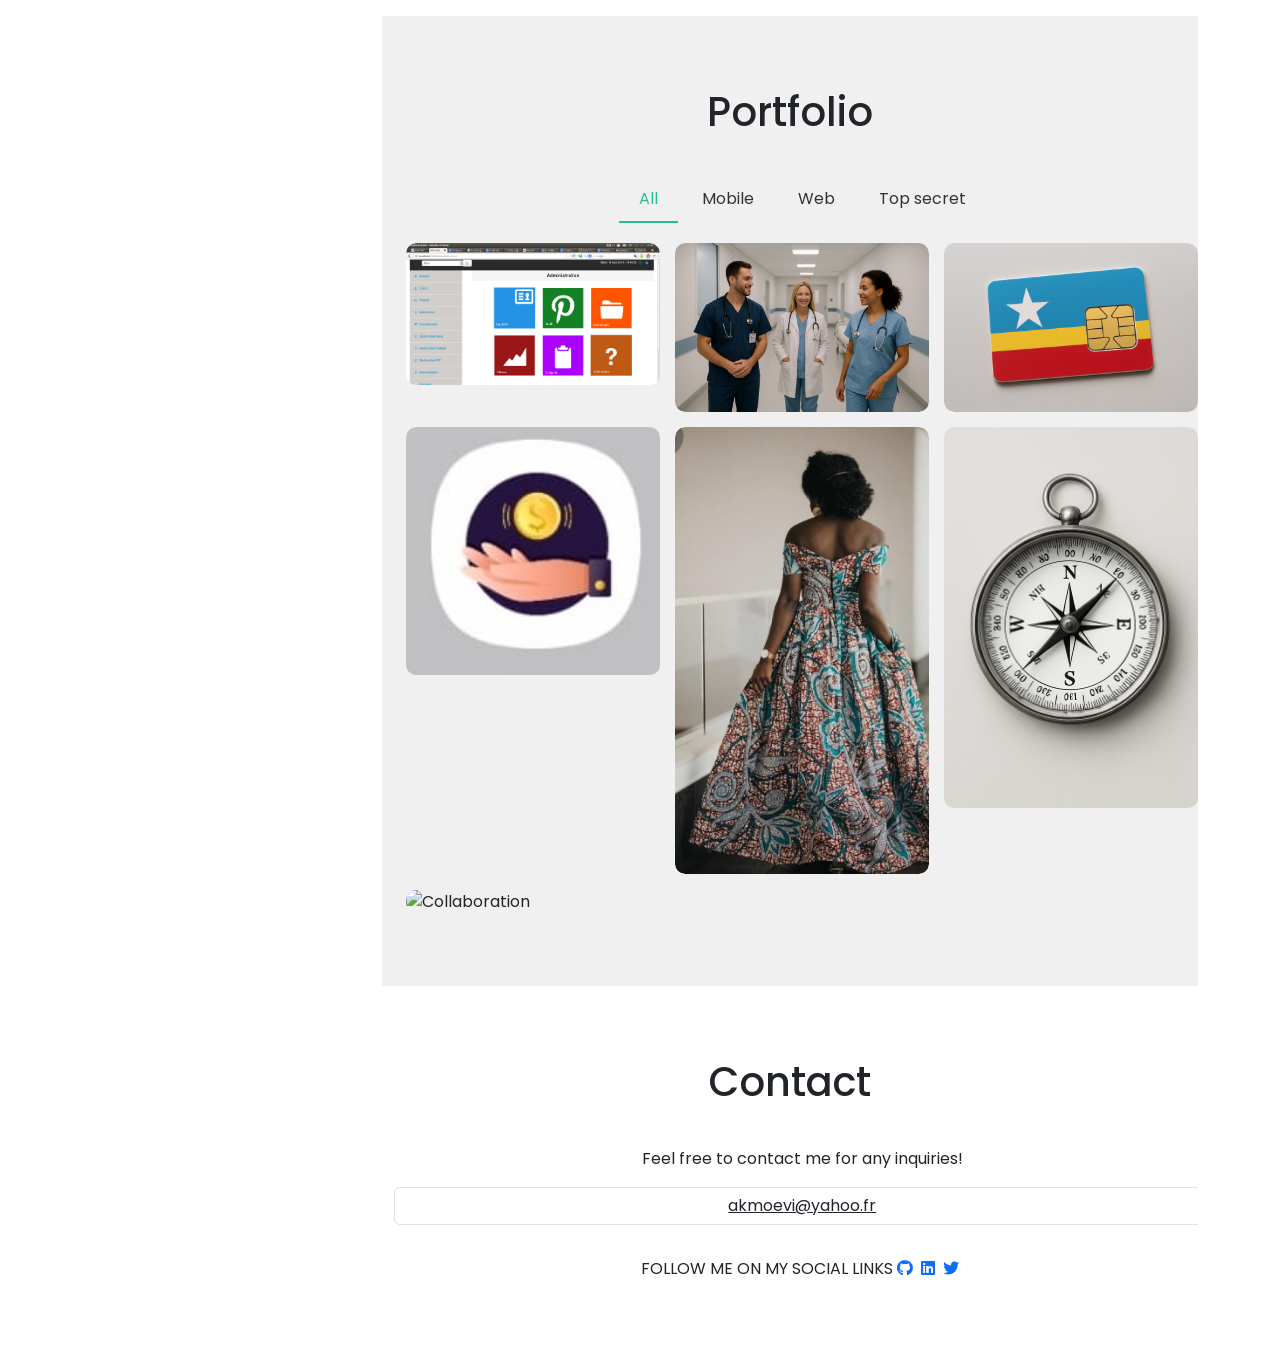
==== commit 4449875b: "fix:update profile" ====
--- a/index.html
+++ b/index.html
@@ -36,8 +36,8 @@
         <!-- Sidebar -->
         <aside class="sidebar">
             <div class="profile">
-                <img src="./assets/img/suppose2.jpg" alt="Profile Picture" class="profile-pic">
-                <h2>Simone Olivia</h2>
+                <img src="./assets/img/linkedin-profil.jpg" alt="Profile Picture" class="profile-pic">
+                <h2>Estelle AKUE</h2>
             </div>
             <nav class="menu">
                 <ul>
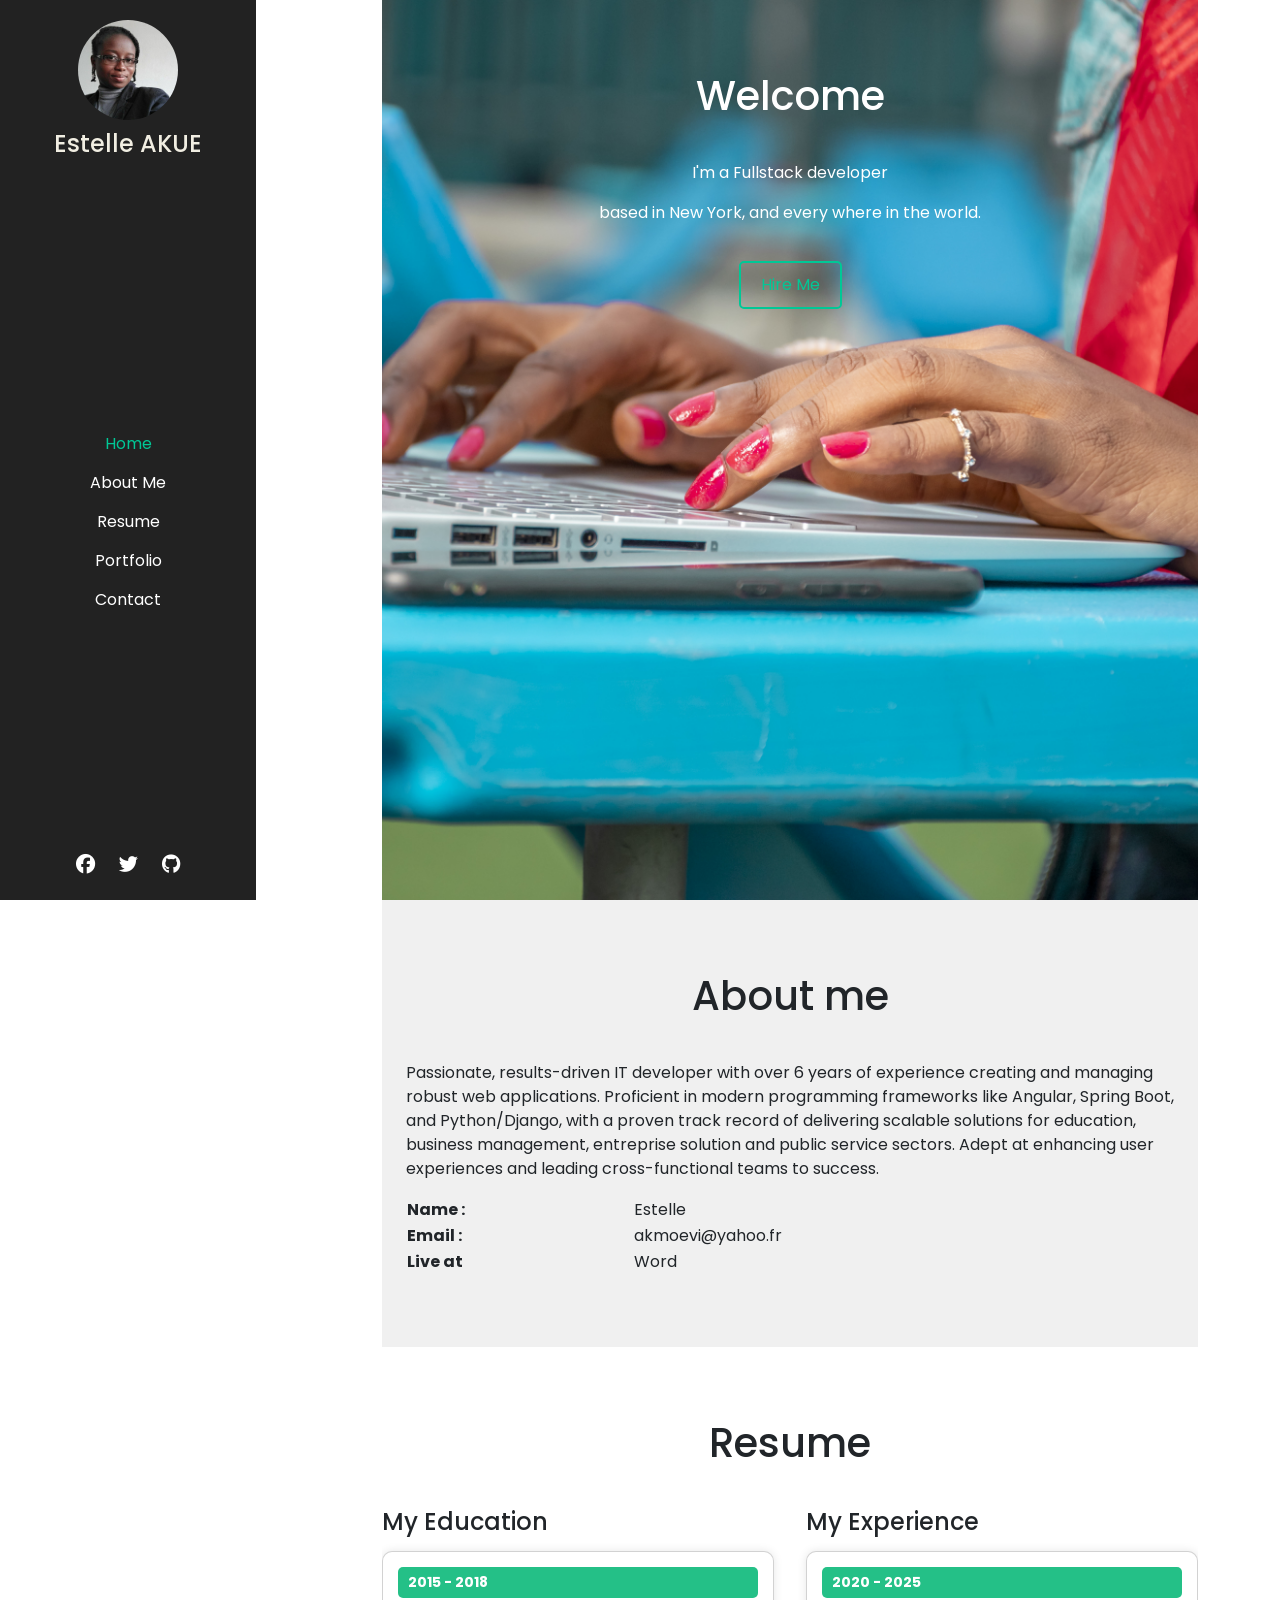
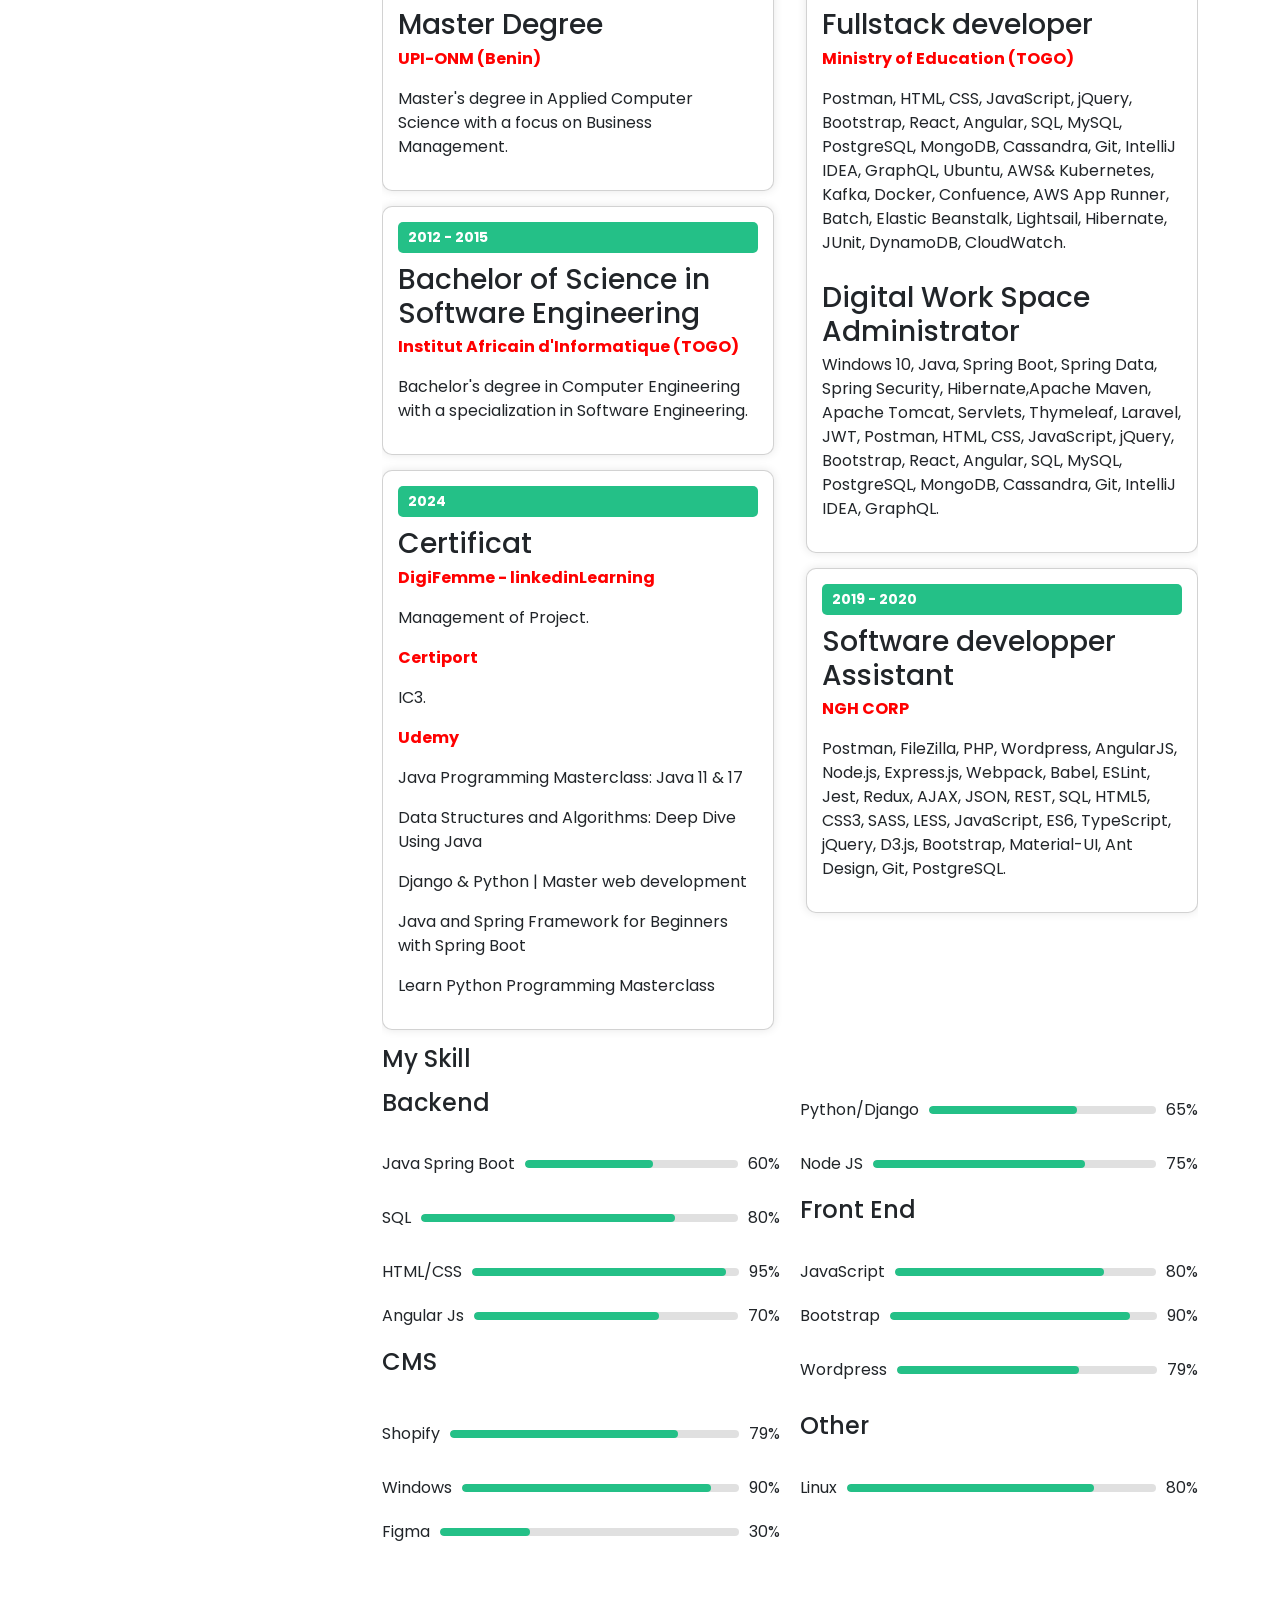
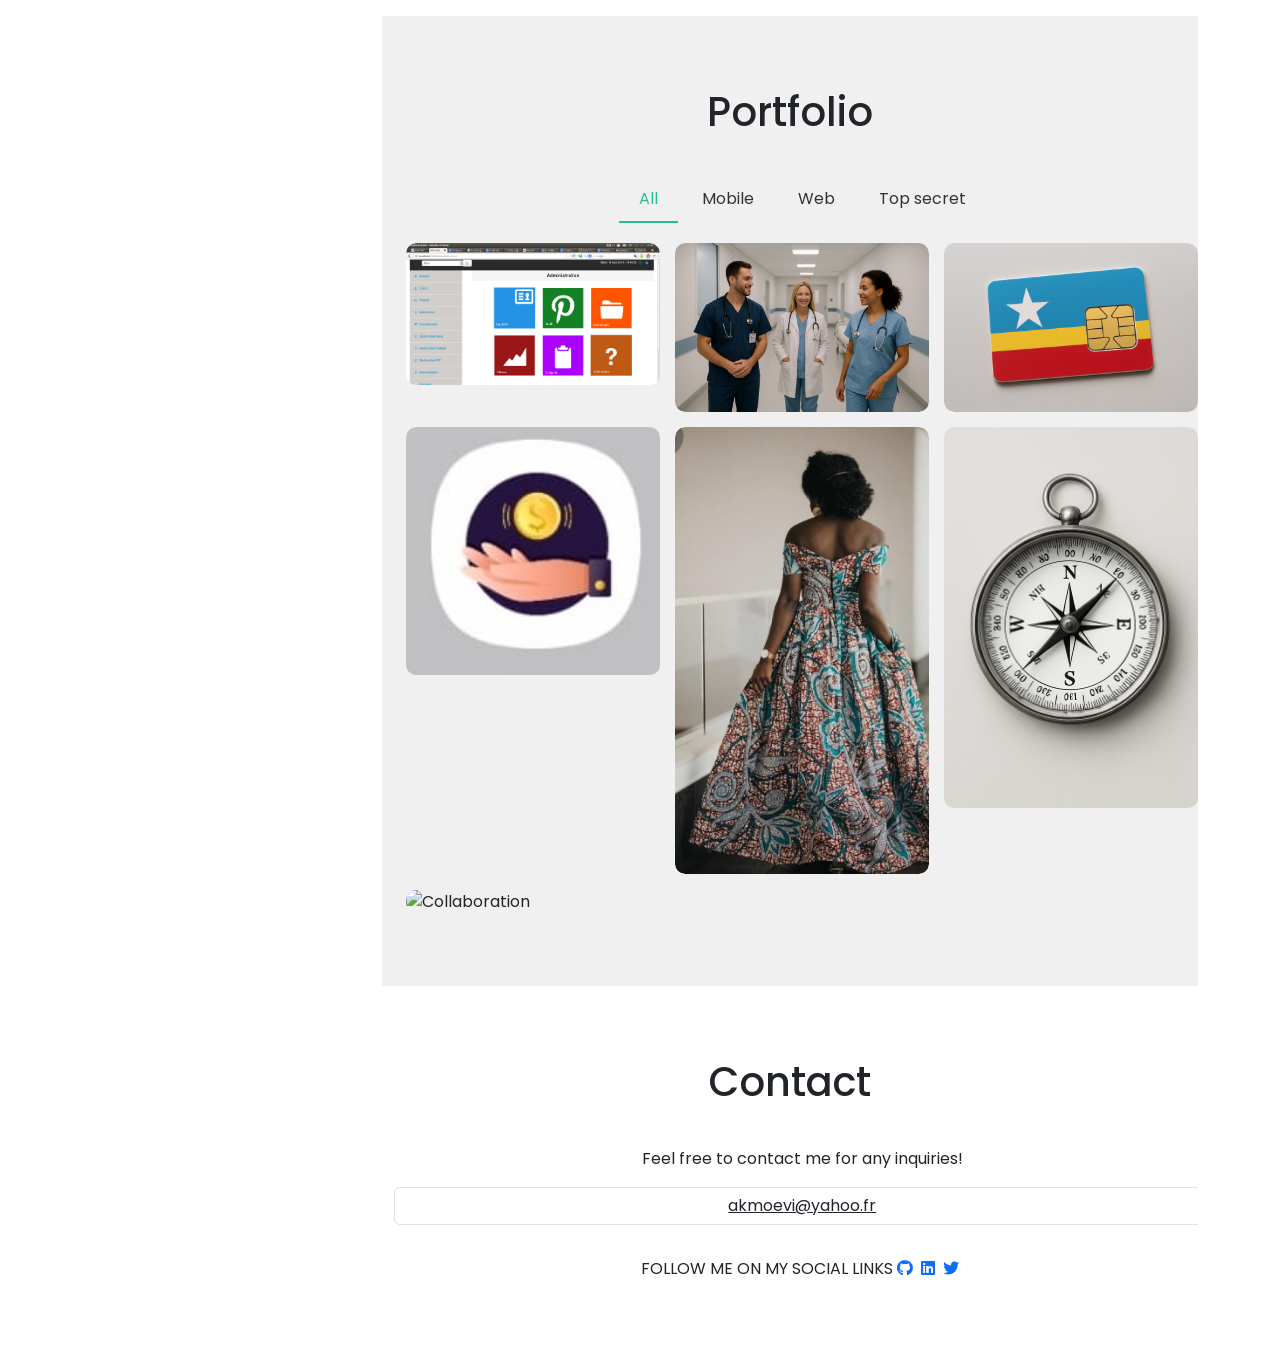
==== commit d6477c6c: "fix:update profile" ====
--- a/index.html
+++ b/index.html
@@ -37,7 +37,7 @@
         <aside class="sidebar">
             <div class="profile">
                 <img src="./assets/img/linkedin-profil.jpg" alt="Profile Picture" class="profile-pic">
-                <h2>Estelle AKUE</h2>
+                <h2 style="color:#f1eee2">Estelle AKUE</h2>
             </div>
             <nav class="menu">
                 <ul>
